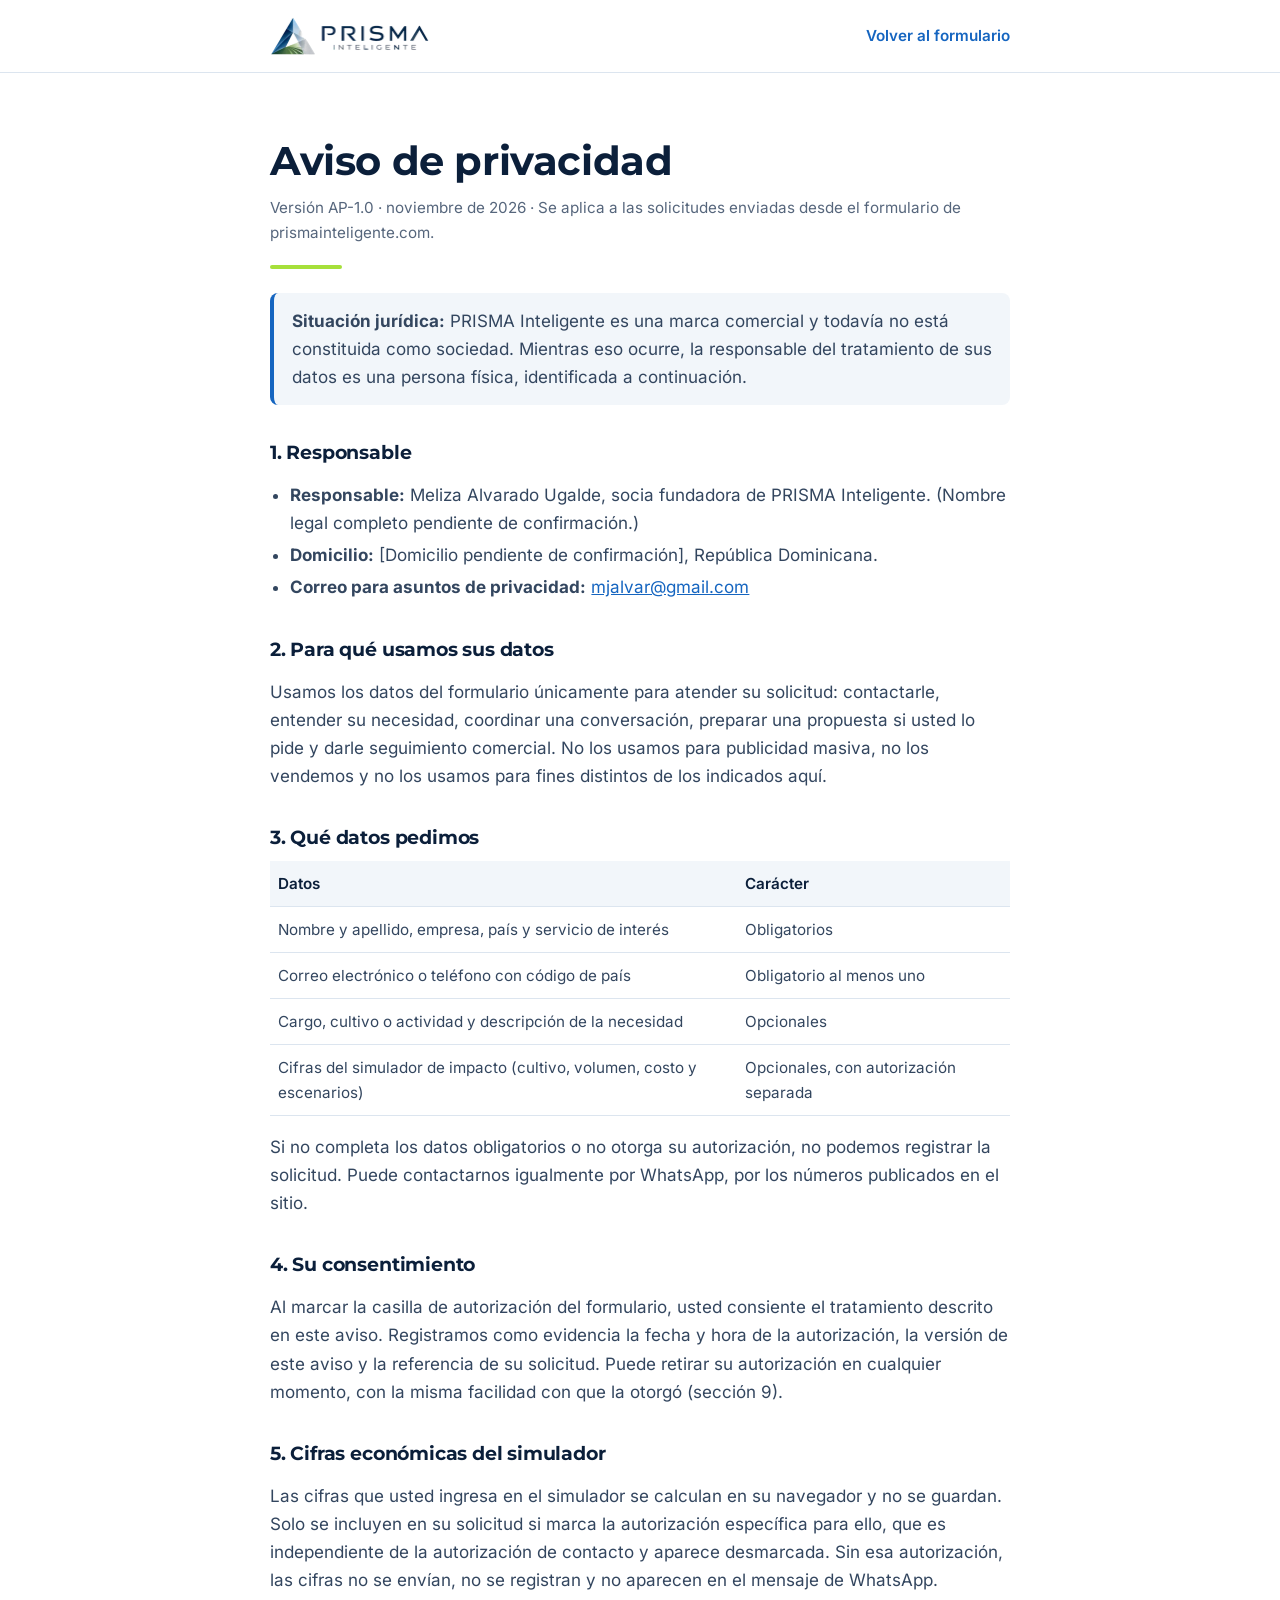
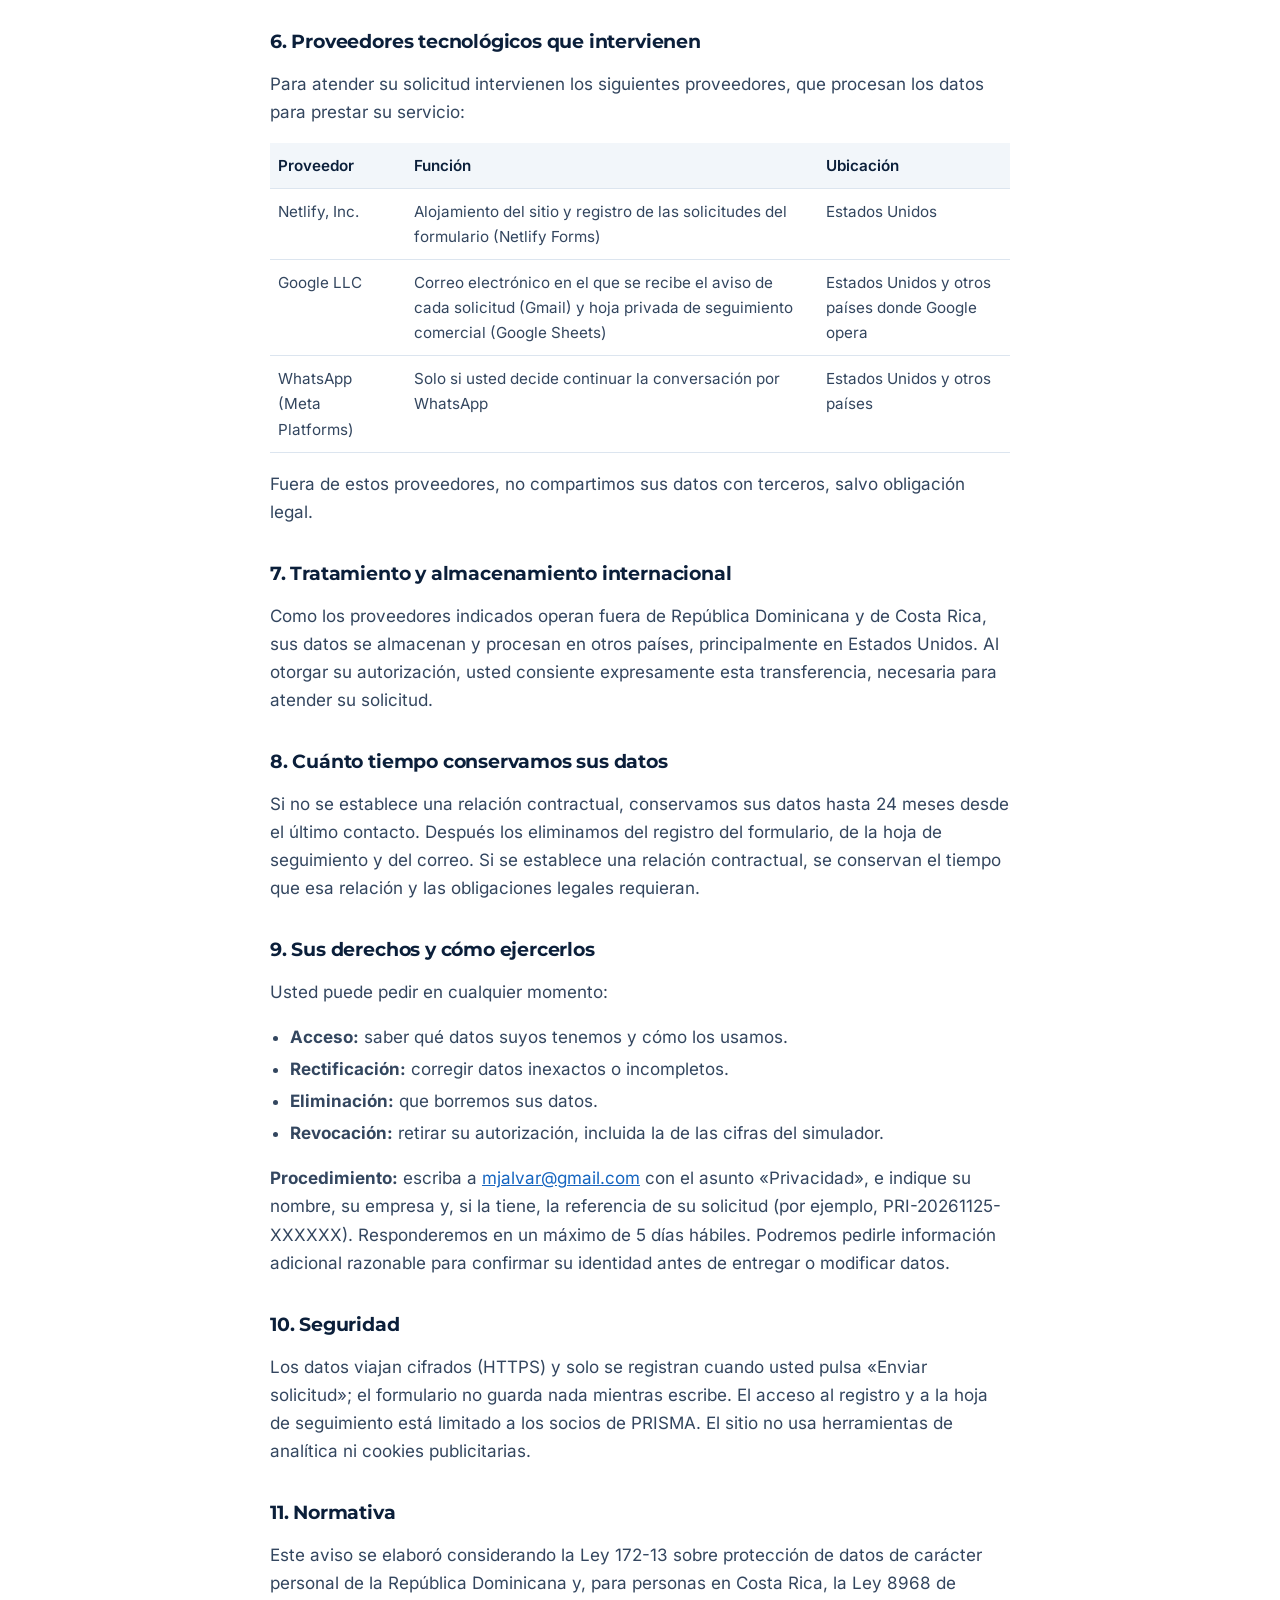
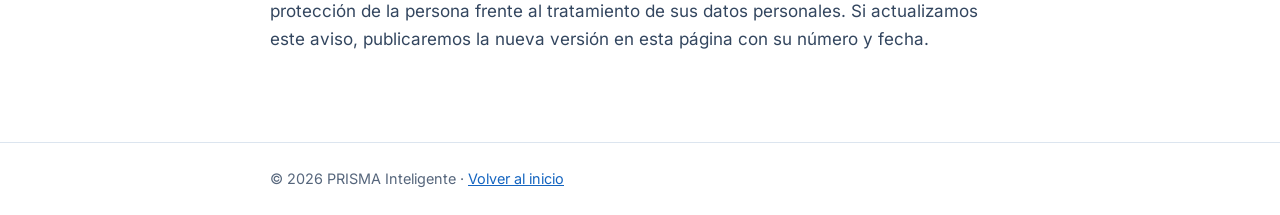
==== privacidad.html @ 3c677aeb "Bloque 5: sistema de captación comercial (Netlify Forms) - Formulario comercial único con servicio p" ====
<!DOCTYPE html>
<html lang="es">
<head>
<meta charset="utf-8">
<meta name="viewport" content="width=device-width, initial-scale=1">
<title>Aviso de privacidad | PRISMA Inteligente</title>
<meta name="description" content="Cómo PRISMA Inteligente trata los datos de las solicitudes comerciales recibidas en su sitio web.">
<link rel="canonical" href="https://prismainteligente.com/privacidad.html">
<link rel="icon" type="image/png" sizes="64x64" href="assets/fav64.2407988ef3.png">
<link rel="icon" type="image/png" sizes="32x32" href="assets/fav32.44e66fa17b.png">
<style>
@font-face{font-family:"Montserrat";font-style:normal;font-weight:400 800;font-display:swap;src:url(assets/montserrat.06b16db7a9.woff2) format("woff2")}
@font-face{font-family:"Inter";font-style:normal;font-weight:400 700;font-display:swap;src:url(assets/inter.3100e775e8.woff2) format("woff2")}
:root{--navy:#0A2240;--blue:#1565C0;--lime:#A6E03A;--ink:#0B1F3A;--text:#33465F;--muted:#56667C;--tint:#F2F6FA;--line:#DCE5EF}
*{box-sizing:border-box}
body{margin:0;font-family:"Inter","Segoe UI",Roboto,Arial,sans-serif;font-size:1.0625rem;line-height:1.65;color:var(--text);background:#fff;-webkit-font-smoothing:antialiased}
header{background:#fff;border-bottom:1px solid var(--line)}
.wrap{max-width:820px;margin-inline:auto;padding:0 clamp(18px,4vw,40px)}
header .wrap{display:flex;align-items:center;justify-content:space-between;gap:16px;height:72px}
header img{display:block;width:159px;height:auto}
header a.back{font-weight:600;color:var(--blue);text-decoration:none;font-size:.95rem}
main{padding:clamp(36px,6vw,64px) 0 72px}
h1,h2{font-family:"Montserrat","Segoe UI",Arial,sans-serif;color:var(--ink);line-height:1.2;letter-spacing:-.01em}
h1{font-size:clamp(1.8rem,1.4rem + 1.6vw,2.5rem);margin:0}
h2{font-size:1.2rem;margin:36px 0 8px}
.meta{color:var(--muted);font-size:.95rem;margin-top:10px}
.bar{width:72px;height:4px;border-radius:4px;background:var(--lime);margin:20px 0 8px}
.note{background:var(--tint);border-left:4px solid var(--blue);border-radius:8px;padding:14px 18px;margin-top:24px}
ul{padding-left:1.2em}li{margin:4px 0}
table{width:100%;border-collapse:collapse;margin-top:12px;font-size:.95rem}
th,td{text-align:left;vertical-align:top;border-bottom:1px solid var(--line);padding:10px 8px}
th{color:var(--ink);font-weight:600;background:var(--tint)}
a{color:var(--blue)}
:focus-visible{outline:3px solid #4CC9F5;outline-offset:3px;border-radius:4px}
footer{border-top:1px solid var(--line);padding:24px 0;color:var(--muted);font-size:.9rem}
@media (max-width:560px){table,thead,tbody,tr,th,td{display:block}thead{display:none}td{border:0;padding:4px 0}tr{border-bottom:1px solid var(--line);padding:10px 0}td:first-child{font-weight:600;color:var(--ink)}}
</style>
</head>
<body>
<header><div class="wrap"><a href="/" aria-label="PRISMA Inteligente, ir al inicio"><img src="assets/logo.6fc7fe8e46.webp" srcset="assets/logo-320.a137498b94.webp 320w, assets/logo.6fc7fe8e46.webp 502w" sizes="159px" alt="PRISMA Inteligente" width="502" height="120"></a><a class="back" href="/#contacto">Volver al formulario</a></div></header>
<main><div class="wrap">
<h1>Aviso de privacidad</h1>
<p class="meta">Versión AP-1.0 · noviembre de 2026 · Se aplica a las solicitudes enviadas desde el formulario de prismainteligente.com.</p>
<div class="bar" aria-hidden="true"></div>

<div class="note"><p style="margin:0"><b>Situación jurídica:</b> PRISMA Inteligente es una marca comercial y todavía no está constituida como sociedad. Mientras eso ocurre, la responsable del tratamiento de sus datos es una persona física, identificada a continuación.</p></div>

<h2>1. Responsable</h2>
<ul>
<li><b>Responsable:</b> Meliza Alvarado Ugalde, socia fundadora de PRISMA Inteligente. (Nombre legal completo pendiente de confirmación.)</li>
<li><b>Domicilio:</b> [Domicilio pendiente de confirmación], República Dominicana.</li>
<li><b>Correo para asuntos de privacidad:</b> <a href="mailto:mjalvar@gmail.com">mjalvar@gmail.com</a></li>
</ul>

<h2>2. Para qué usamos sus datos</h2>
<p>Usamos los datos del formulario únicamente para atender su solicitud: contactarle, entender su necesidad, coordinar una conversación, preparar una propuesta si usted lo pide y darle seguimiento comercial. No los usamos para publicidad masiva, no los vendemos y no los usamos para fines distintos de los indicados aquí.</p>

<h2>3. Qué datos pedimos</h2>
<table>
<thead><tr><th>Datos</th><th>Carácter</th></tr></thead>
<tbody>
<tr><td>Nombre y apellido, empresa, país y servicio de interés</td><td>Obligatorios</td></tr>
<tr><td>Correo electrónico o teléfono con código de país</td><td>Obligatorio al menos uno</td></tr>
<tr><td>Cargo, cultivo o actividad y descripción de la necesidad</td><td>Opcionales</td></tr>
<tr><td>Cifras del simulador de impacto (cultivo, volumen, costo y escenarios)</td><td>Opcionales, con autorización separada</td></tr>
</tbody>
</table>
<p>Si no completa los datos obligatorios o no otorga su autorización, no podemos registrar la solicitud. Puede contactarnos igualmente por WhatsApp, por los números publicados en el sitio.</p>

<h2>4. Su consentimiento</h2>
<p>Al marcar la casilla de autorización del formulario, usted consiente el tratamiento descrito en este aviso. Registramos como evidencia la fecha y hora de la autorización, la versión de este aviso y la referencia de su solicitud. Puede retirar su autorización en cualquier momento, con la misma facilidad con que la otorgó (sección 9).</p>

<h2>5. Cifras económicas del simulador</h2>
<p>Las cifras que usted ingresa en el simulador se calculan en su navegador y no se guardan. Solo se incluyen en su solicitud si marca la autorización específica para ello, que es independiente de la autorización de contacto y aparece desmarcada. Sin esa autorización, las cifras no se envían, no se registran y no aparecen en el mensaje de WhatsApp.</p>

<h2>6. Proveedores tecnológicos que intervienen</h2>
<p>Para atender su solicitud intervienen los siguientes proveedores, que procesan los datos para prestar su servicio:</p>
<table>
<thead><tr><th>Proveedor</th><th>Función</th><th>Ubicación</th></tr></thead>
<tbody>
<tr><td>Netlify, Inc.</td><td>Alojamiento del sitio y registro de las solicitudes del formulario (Netlify Forms)</td><td>Estados Unidos</td></tr>
<tr><td>Google LLC</td><td>Correo electrónico en el que se recibe el aviso de cada solicitud (Gmail) y hoja privada de seguimiento comercial (Google Sheets)</td><td>Estados Unidos y otros países donde Google opera</td></tr>
<tr><td>WhatsApp (Meta Platforms)</td><td>Solo si usted decide continuar la conversación por WhatsApp</td><td>Estados Unidos y otros países</td></tr>
</tbody>
</table>
<p>Fuera de estos proveedores, no compartimos sus datos con terceros, salvo obligación legal.</p>

<h2>7. Tratamiento y almacenamiento internacional</h2>
<p>Como los proveedores indicados operan fuera de República Dominicana y de Costa Rica, sus datos se almacenan y procesan en otros países, principalmente en Estados Unidos. Al otorgar su autorización, usted consiente expresamente esta transferencia, necesaria para atender su solicitud.</p>

<h2>8. Cuánto tiempo conservamos sus datos</h2>
<p>Si no se establece una relación contractual, conservamos sus datos hasta 24 meses desde el último contacto. Después los eliminamos del registro del formulario, de la hoja de seguimiento y del correo. Si se establece una relación contractual, se conservan el tiempo que esa relación y las obligaciones legales requieran.</p>

<h2>9. Sus derechos y cómo ejercerlos</h2>
<p>Usted puede pedir en cualquier momento:</p>
<ul>
<li><b>Acceso:</b> saber qué datos suyos tenemos y cómo los usamos.</li>
<li><b>Rectificación:</b> corregir datos inexactos o incompletos.</li>
<li><b>Eliminación:</b> que borremos sus datos.</li>
<li><b>Revocación:</b> retirar su autorización, incluida la de las cifras del simulador.</li>
</ul>
<p><b>Procedimiento:</b> escriba a <a href="mailto:mjalvar@gmail.com">mjalvar@gmail.com</a> con el asunto «Privacidad», e indique su nombre, su empresa y, si la tiene, la referencia de su solicitud (por ejemplo, PRI-20261125-XXXXXX). Responderemos en un máximo de 5 días hábiles. Podremos pedirle información adicional razonable para confirmar su identidad antes de entregar o modificar datos.</p>

<h2>10. Seguridad</h2>
<p>Los datos viajan cifrados (HTTPS) y solo se registran cuando usted pulsa «Enviar solicitud»; el formulario no guarda nada mientras escribe. El acceso al registro y a la hoja de seguimiento está limitado a los socios de PRISMA. El sitio no usa herramientas de analítica ni cookies publicitarias.</p>

<h2>11. Normativa</h2>
<p>Este aviso se elaboró considerando la Ley 172-13 sobre protección de datos de carácter personal de la República Dominicana y, para personas en Costa Rica, la Ley 8968 de protección de la persona frente al tratamiento de sus datos personales. Si actualizamos este aviso, publicaremos la nueva versión en esta página con su número y fecha.</p>
</div></main>
<footer><div class="wrap">© 2026 PRISMA Inteligente · <a href="/">Volver al inicio</a></div></footer>
</body>
</html>
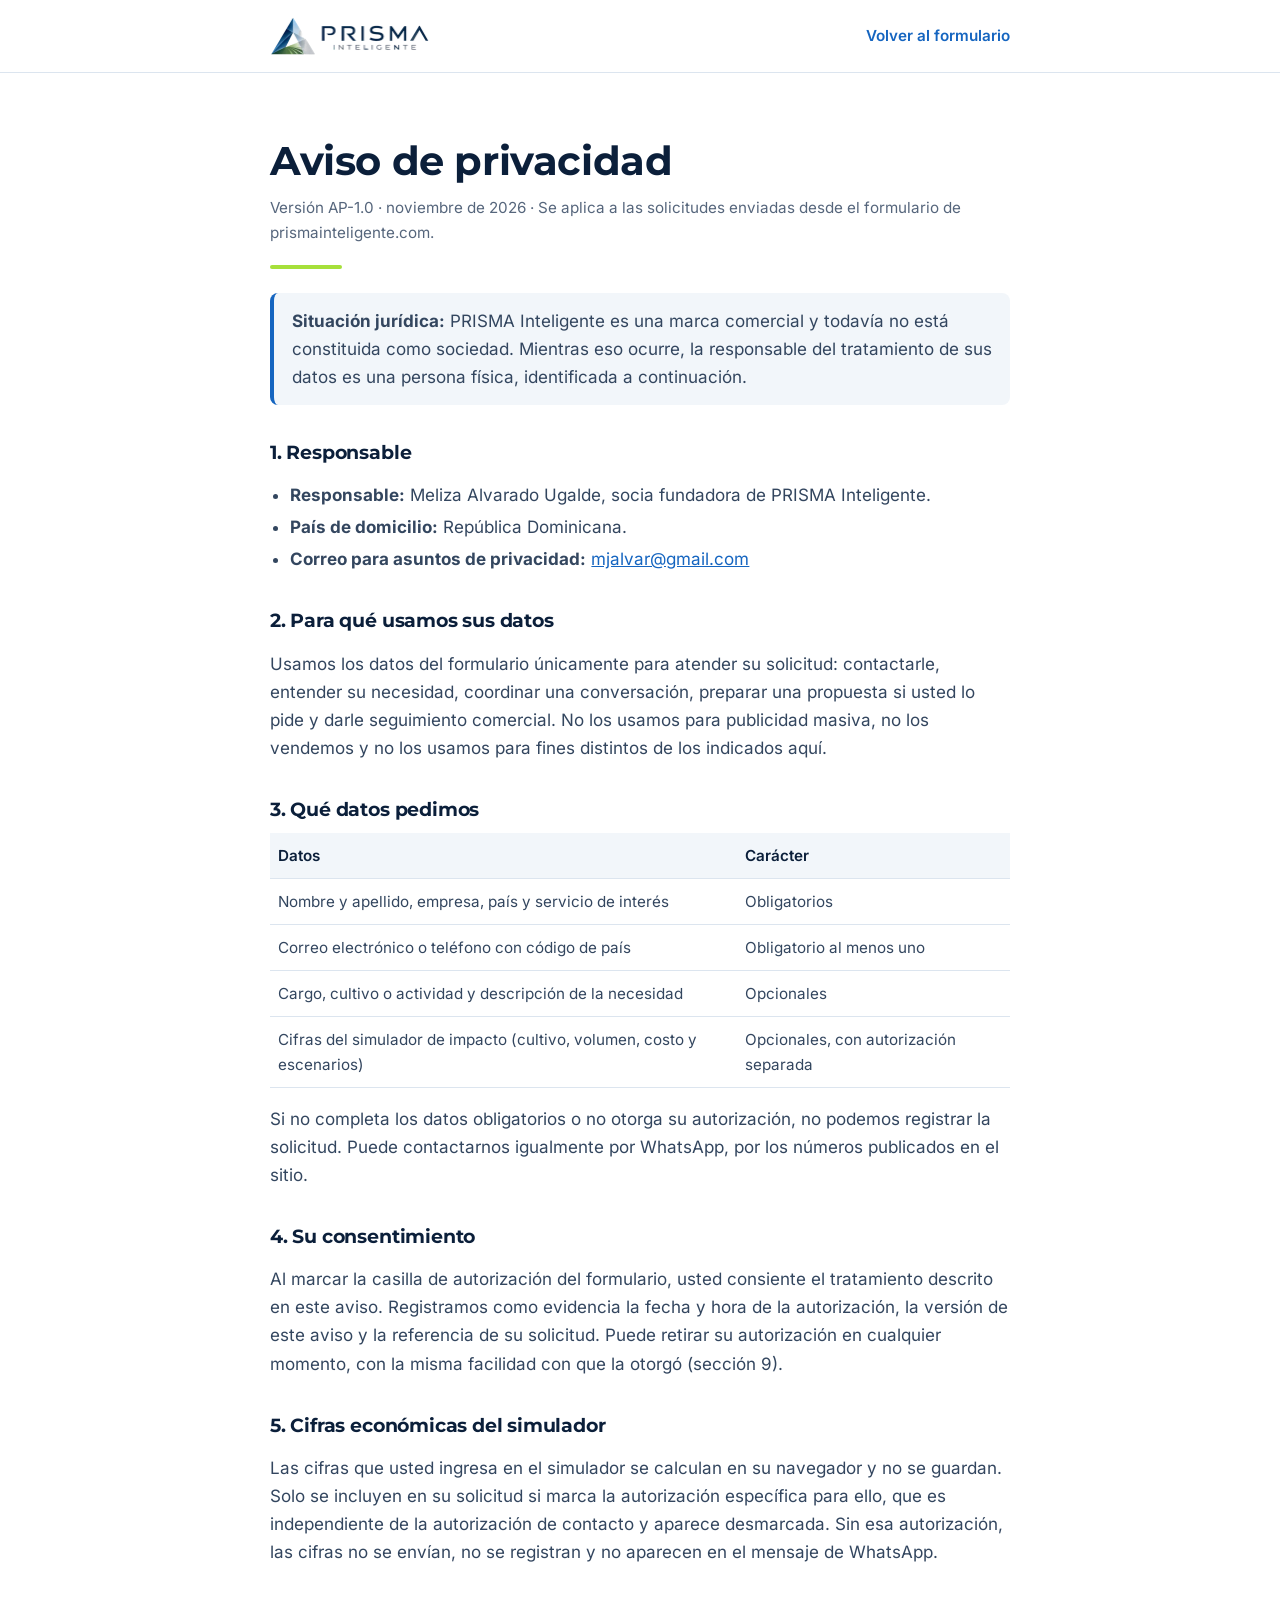
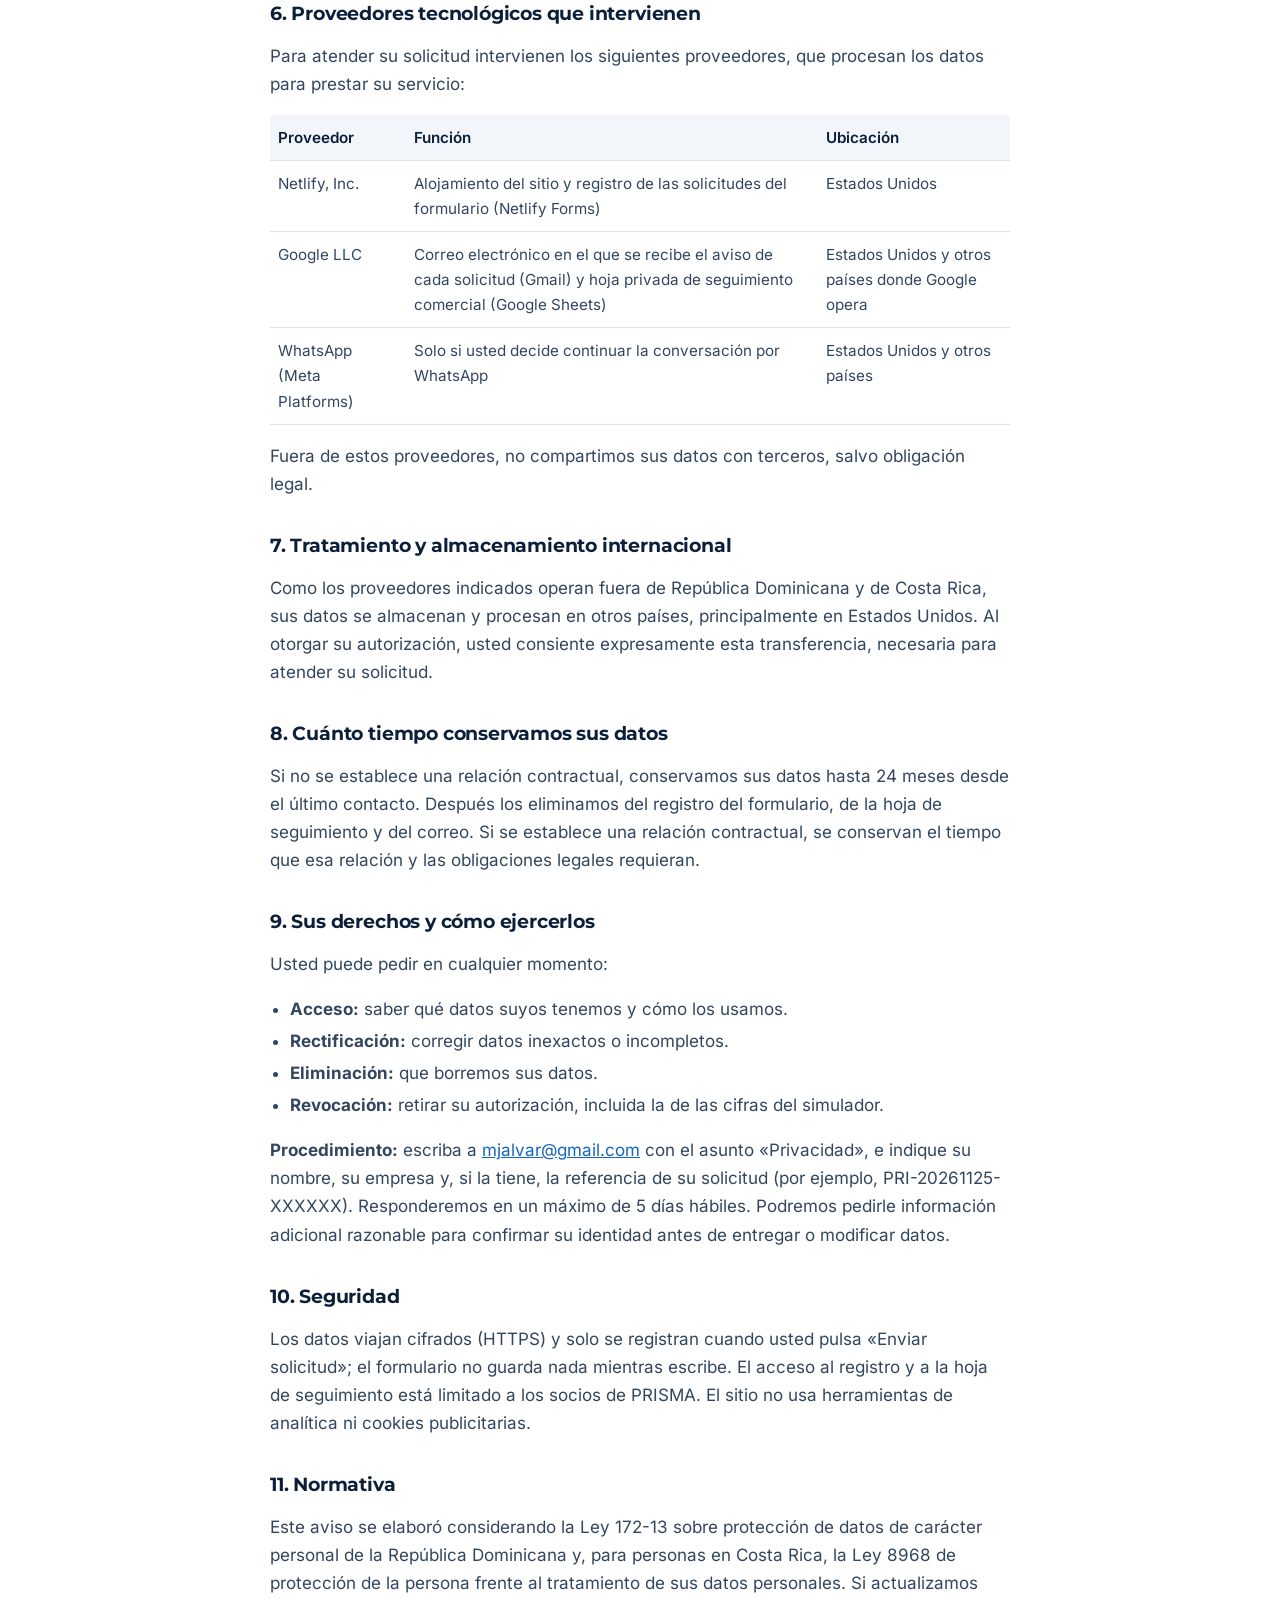
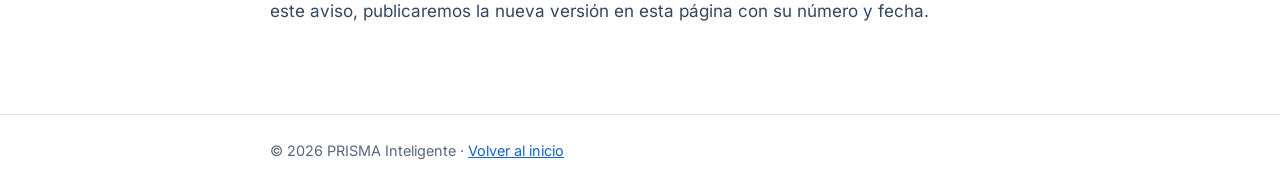
==== commit 0f1d6777: "Aviso de privacidad aprobado: sin marcadores pendientes Responsable: Meliza Alvarado Ugalde. País de" ====
--- a/privacidad.html
+++ b/privacidad.html
@@ -47,8 +47,8 @@
 
 <h2>1. Responsable</h2>
 <ul>
-<li><b>Responsable:</b> Meliza Alvarado Ugalde, socia fundadora de PRISMA Inteligente. (Nombre legal completo pendiente de confirmación.)</li>
-<li><b>Domicilio:</b> [Domicilio pendiente de confirmación], República Dominicana.</li>
+<li><b>Responsable:</b> Meliza Alvarado Ugalde, socia fundadora de PRISMA Inteligente.</li>
+<li><b>País de domicilio:</b> República Dominicana.</li>
 <li><b>Correo para asuntos de privacidad:</b> <a href="mailto:mjalvar@gmail.com">mjalvar@gmail.com</a></li>
 </ul>
 
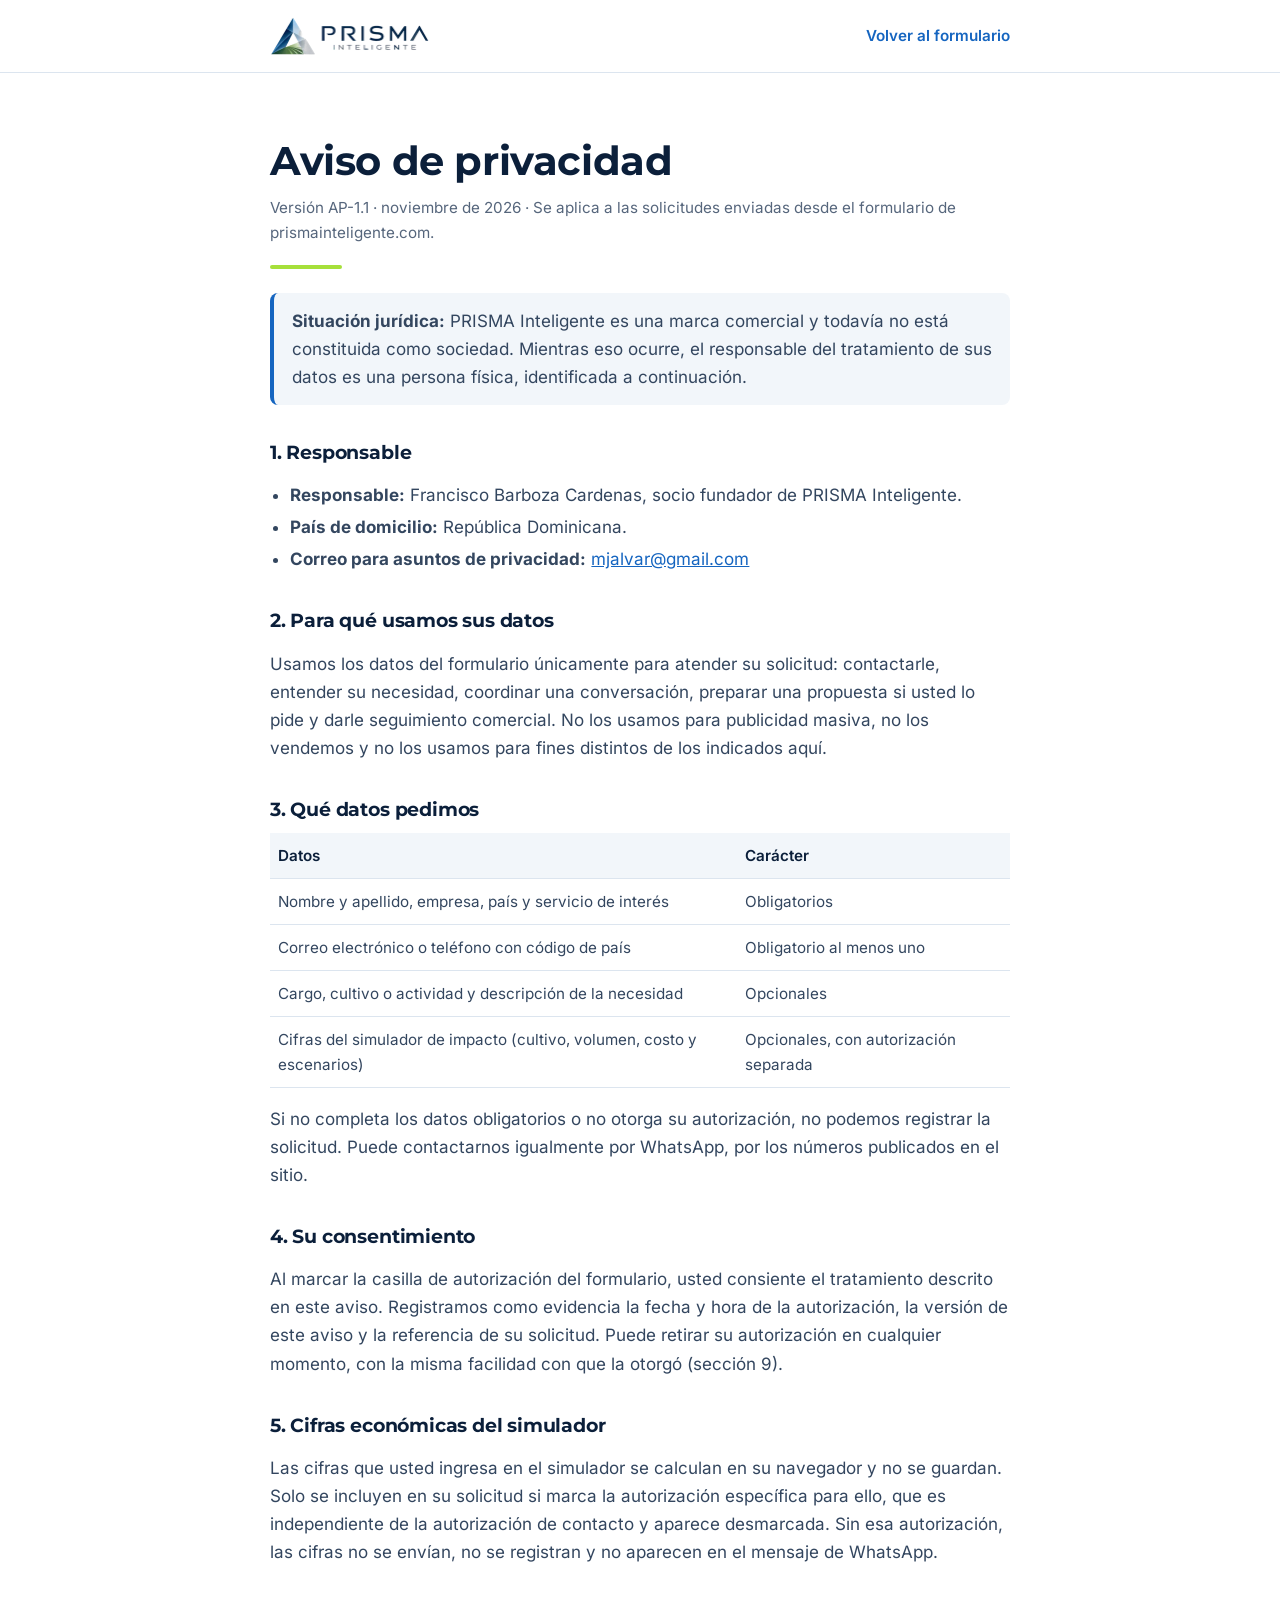
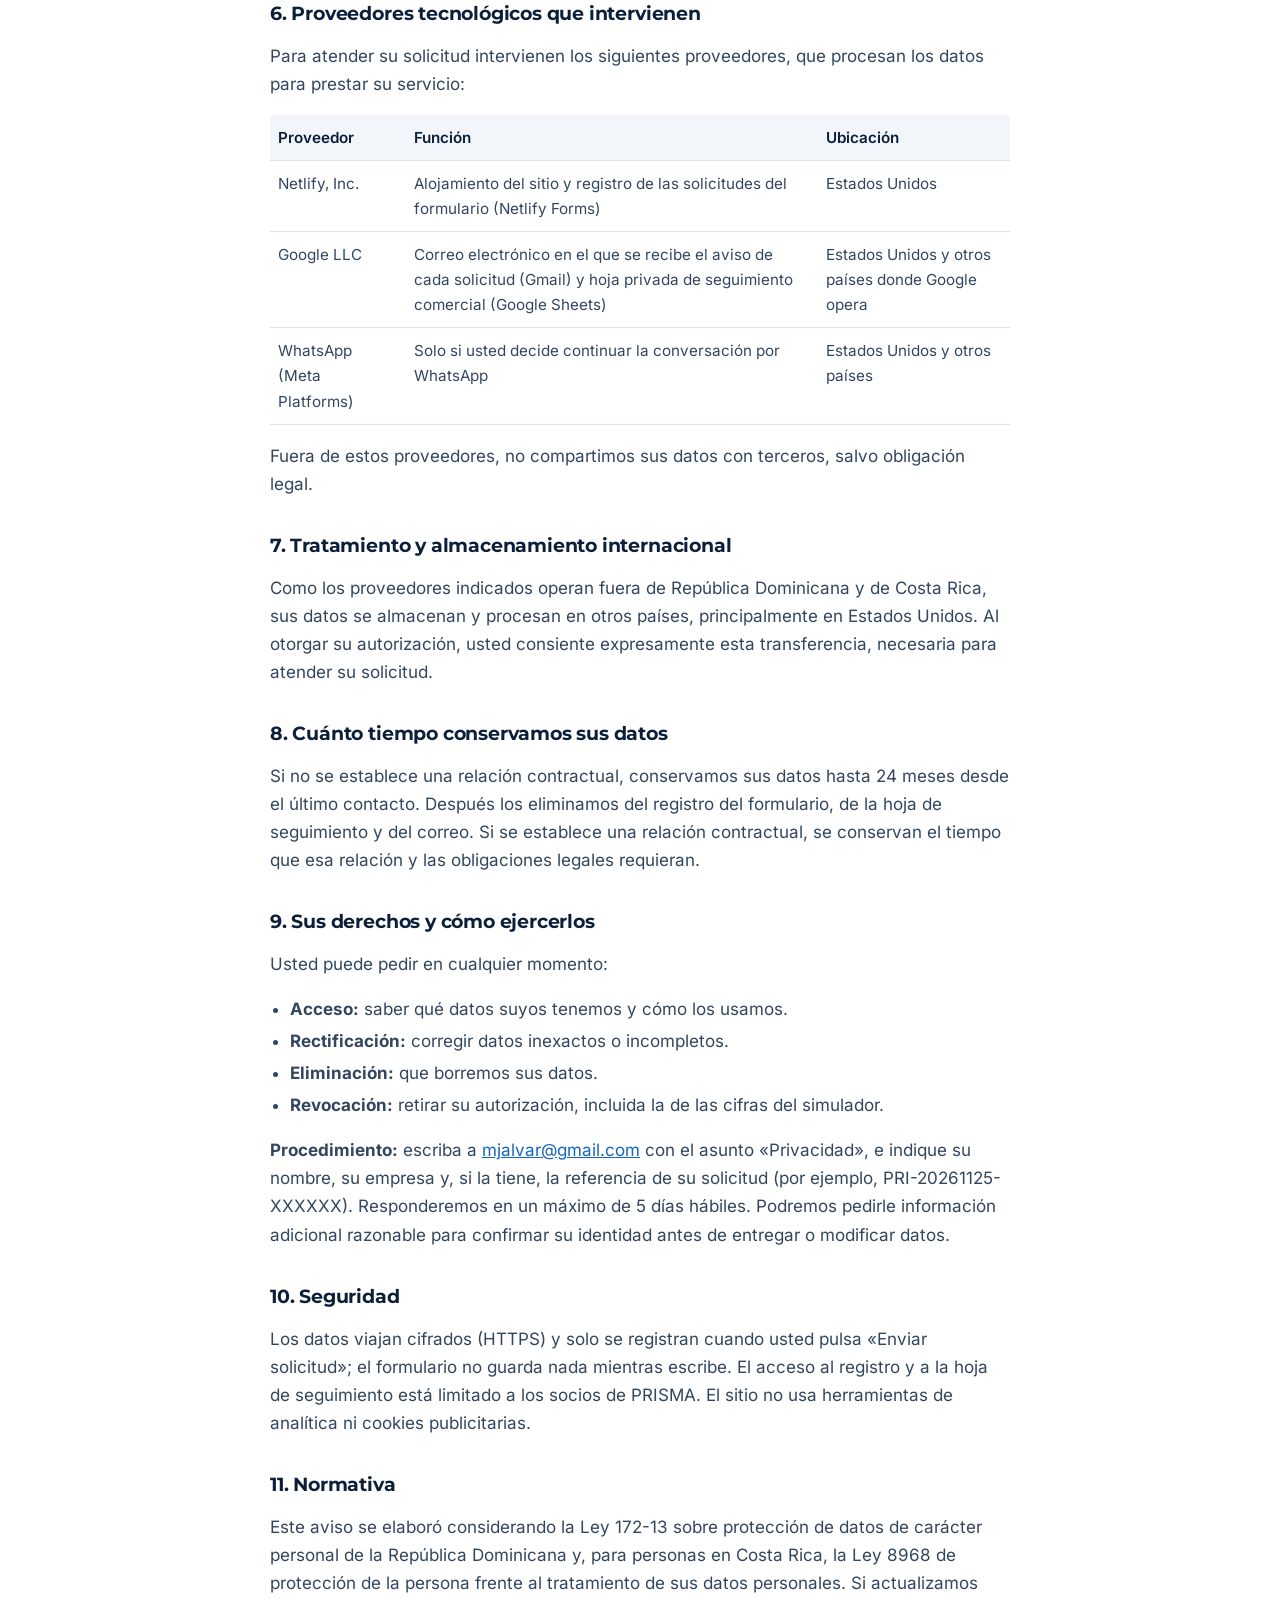
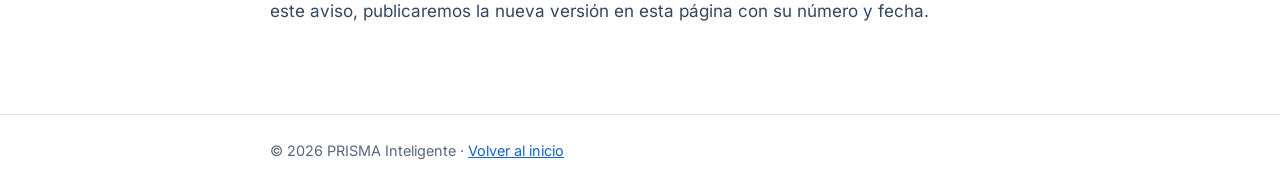
==== commit 37b7dcf1: "Aviso de privacidad AP-1.1: Francisco Barboza Cardenas como responsable - Responsable: Francisco Bar" ====
--- a/privacidad.html
+++ b/privacidad.html
@@ -40,14 +40,14 @@
 <header><div class="wrap"><a href="/" aria-label="PRISMA Inteligente, ir al inicio"><img src="assets/logo.6fc7fe8e46.webp" srcset="assets/logo-320.a137498b94.webp 320w, assets/logo.6fc7fe8e46.webp 502w" sizes="159px" alt="PRISMA Inteligente" width="502" height="120"></a><a class="back" href="/#contacto">Volver al formulario</a></div></header>
 <main><div class="wrap">
 <h1>Aviso de privacidad</h1>
-<p class="meta">Versión AP-1.0 · noviembre de 2026 · Se aplica a las solicitudes enviadas desde el formulario de prismainteligente.com.</p>
+<p class="meta">Versión AP-1.1 · noviembre de 2026 · Se aplica a las solicitudes enviadas desde el formulario de prismainteligente.com.</p>
 <div class="bar" aria-hidden="true"></div>
 
-<div class="note"><p style="margin:0"><b>Situación jurídica:</b> PRISMA Inteligente es una marca comercial y todavía no está constituida como sociedad. Mientras eso ocurre, la responsable del tratamiento de sus datos es una persona física, identificada a continuación.</p></div>
+<div class="note"><p style="margin:0"><b>Situación jurídica:</b> PRISMA Inteligente es una marca comercial y todavía no está constituida como sociedad. Mientras eso ocurre, el responsable del tratamiento de sus datos es una persona física, identificada a continuación.</p></div>
 
 <h2>1. Responsable</h2>
 <ul>
-<li><b>Responsable:</b> Meliza Alvarado Ugalde, socia fundadora de PRISMA Inteligente.</li>
+<li><b>Responsable:</b> Francisco Barboza Cardenas, socio fundador de PRISMA Inteligente.</li>
 <li><b>País de domicilio:</b> República Dominicana.</li>
 <li><b>Correo para asuntos de privacidad:</b> <a href="mailto:mjalvar@gmail.com">mjalvar@gmail.com</a></li>
 </ul>
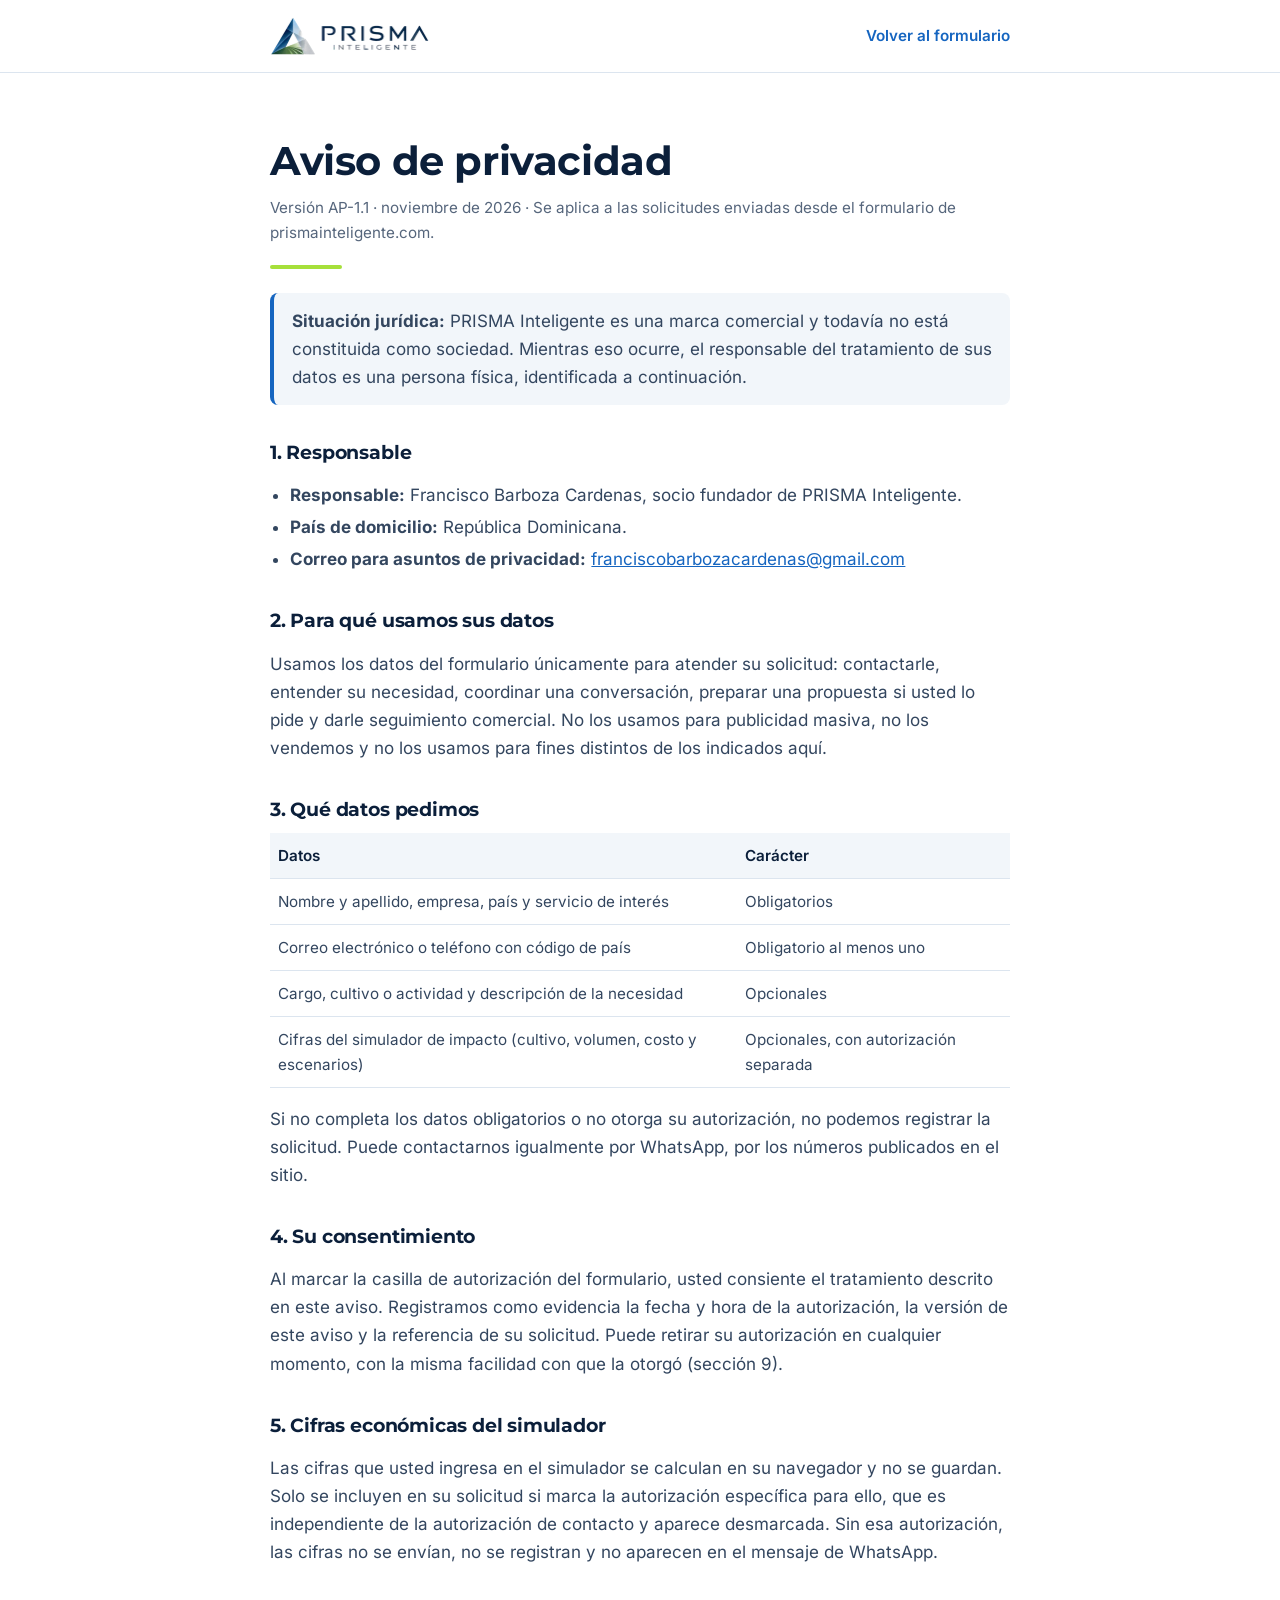
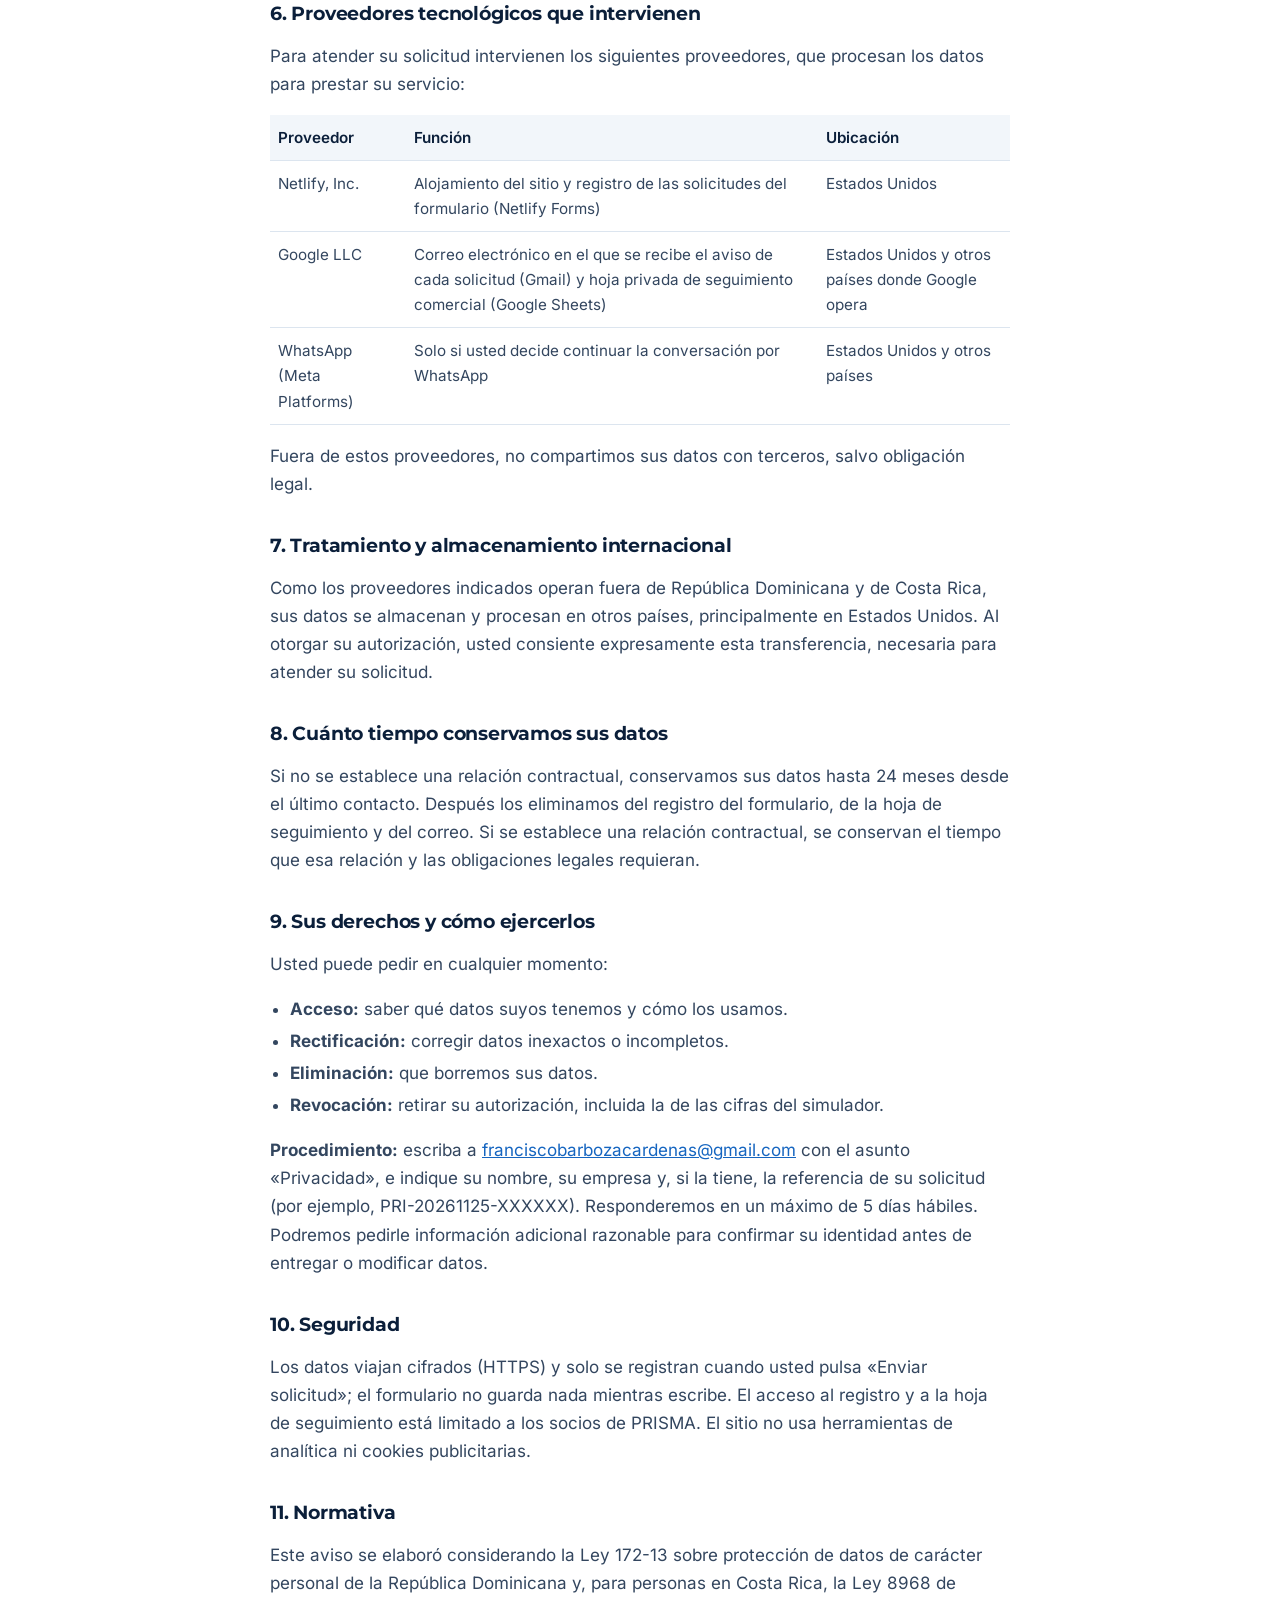
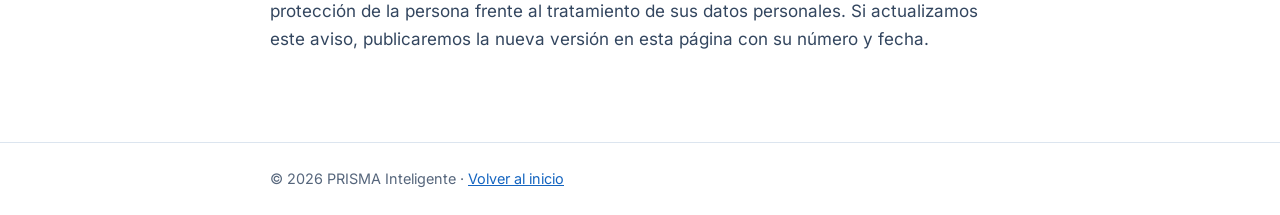
==== commit d496a1ad: "Aviso AP-1.1: correo de privacidad franciscobarbozacardenas@gmail.com Co-Authored-By: Claude Opus 5." ====
--- a/privacidad.html
+++ b/privacidad.html
@@ -49,7 +49,7 @@
 <ul>
 <li><b>Responsable:</b> Francisco Barboza Cardenas, socio fundador de PRISMA Inteligente.</li>
 <li><b>País de domicilio:</b> República Dominicana.</li>
-<li><b>Correo para asuntos de privacidad:</b> <a href="mailto:mjalvar@gmail.com">mjalvar@gmail.com</a></li>
+<li><b>Correo para asuntos de privacidad:</b> <a href="mailto:franciscobarbozacardenas@gmail.com">franciscobarbozacardenas@gmail.com</a></li>
 </ul>
 
 <h2>2. Para qué usamos sus datos</h2>
@@ -99,7 +99,7 @@
 <li><b>Eliminación:</b> que borremos sus datos.</li>
 <li><b>Revocación:</b> retirar su autorización, incluida la de las cifras del simulador.</li>
 </ul>
-<p><b>Procedimiento:</b> escriba a <a href="mailto:mjalvar@gmail.com">mjalvar@gmail.com</a> con el asunto «Privacidad», e indique su nombre, su empresa y, si la tiene, la referencia de su solicitud (por ejemplo, PRI-20261125-XXXXXX). Responderemos en un máximo de 5 días hábiles. Podremos pedirle información adicional razonable para confirmar su identidad antes de entregar o modificar datos.</p>
+<p><b>Procedimiento:</b> escriba a <a href="mailto:franciscobarbozacardenas@gmail.com">franciscobarbozacardenas@gmail.com</a> con el asunto «Privacidad», e indique su nombre, su empresa y, si la tiene, la referencia de su solicitud (por ejemplo, PRI-20261125-XXXXXX). Responderemos en un máximo de 5 días hábiles. Podremos pedirle información adicional razonable para confirmar su identidad antes de entregar o modificar datos.</p>
 
 <h2>10. Seguridad</h2>
 <p>Los datos viajan cifrados (HTTPS) y solo se registran cuando usted pulsa «Enviar solicitud»; el formulario no guarda nada mientras escribe. El acceso al registro y a la hoja de seguimiento está limitado a los socios de PRISMA. El sitio no usa herramientas de analítica ni cookies publicitarias.</p>
